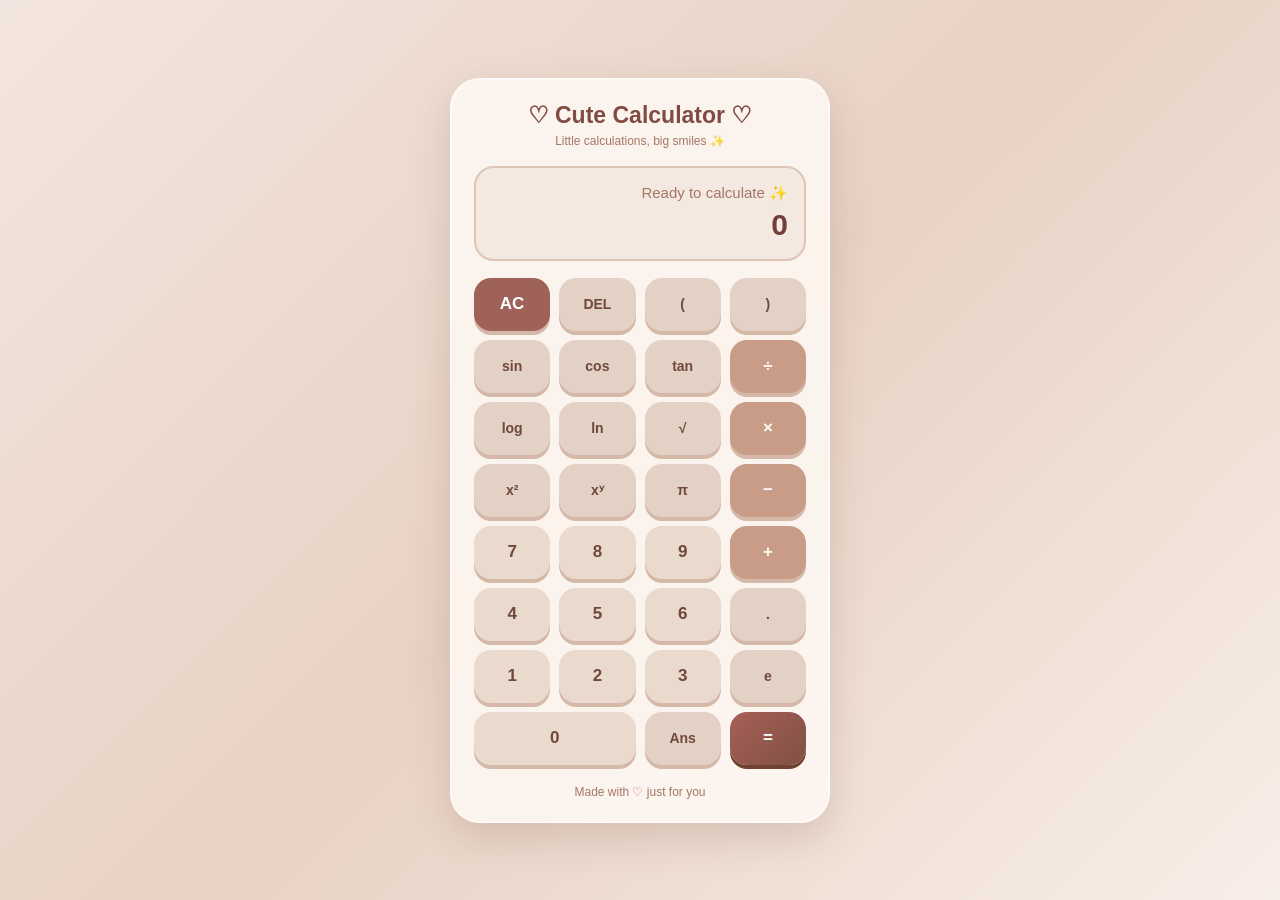
==== app/src/main/assets/index.html @ 0d5ad2cd "Add index.html for Cute Scientific Calculator" ====
<!DOCTYPE html>
<html lang="en">
<head>
<meta charset="UTF-8">
<meta name="viewport" content="width=device-width, initial-scale=1.0">
<title>Cute Scientific Calculator</title>

<style>
* {
    box-sizing: border-box;
    margin: 0;
    padding: 0;
}

body {
    min-height: 100vh;
    display: flex;
    justify-content: center;
    align-items: center;
    padding: 18px;
    font-family: "Trebuchet MS", Arial, sans-serif;
    background: linear-gradient(135deg, #f3e5df, #e8d2c4, #f8eee8);
}

.calculator {
    width: 100%;
    max-width: 380px;
    padding: 22px;
    border-radius: 30px;
    background: rgba(255,250,246,0.82);
    box-shadow: 0 15px 40px #70433130;
    border: 2px solid #fffaf6;
}

.header {
    text-align: center;
    margin-bottom: 18px;
    color: #804b43;
}

.header h2 {
    font-size: 23px;
    margin-bottom: 5px;
}

.header p {
    font-size: 12px;
    color: #a47764;
}

.display {
    background: #f4e9e1;
    border: 2px solid #dfc5b5;
    border-radius: 20px;
    padding: 16px;
    min-height: 95px;
    margin-bottom: 17px;
    text-align: right;
    overflow: hidden;
}

#expression {
    min-height: 24px;
    font-size: 15px;
    color: #a47764;
    overflow-wrap: anywhere;
}

#result {
    font-size: 30px;
    font-weight: bold;
    color: #713d36;
    overflow-wrap: anywhere;
}

.buttons {
    display: grid;
    grid-template-columns: repeat(4, 1fr);
    gap: 9px;
}

button {
    min-width: 0;
    height: 53px;
    border: none;
    border-radius: 17px;
    background: #ead9cd;
    color: #70483c;
    font-size: 17px;
    font-weight: bold;
    cursor: pointer;
    box-shadow: 0 4px 0 #d5b9a8;
    transition: transform .1s, filter .1s;
    -webkit-tap-highlight-color: transparent;
}

button:active {
    transform: translateY(3px);
    box-shadow: 0 1px 0 #d5b9a8;
    filter: brightness(.97);
}

button.function {
    background: #e2d1c4;
    color: #70483c;
    font-size: 14px;
}

button.operator {
    background: #c99c88;
    color: #fffaf6;
}

button.clear {
    background: #9e6258;
    color: #ffffff;
}

button.equal {
    background: linear-gradient(135deg, #a65f58, #805044);
    color: white;
    box-shadow: 0 4px 0 #704331;
}

button.zero {
    grid-column: span 2;
}

.footer {
    text-align: center;
    color: #a47764;
    font-size: 12px;
    margin-top: 20px;
}

@media (max-width: 350px) {
    .calculator { padding: 14px; }
    .buttons { gap: 7px; }
    button { height: 47px; font-size: 15px; }
}
</style>
</head>

<body>
<div class="calculator">
    <div class="header">
        <h2>♡ Cute Calculator ♡</h2>
        <p>Little calculations, big smiles ✨</p>
    </div>

    <div class="display">
        <div id="expression">Ready to calculate ✨</div>
        <div id="result">0</div>
    </div>

    <div class="buttons">
        <button class="clear" onclick="clearAll()">AC</button>
        <button class="function" onclick="del()">DEL</button>
        <button class="function" onclick="append('(')">(</button>
        <button class="function" onclick="append(')')">)</button>

        <button class="function" onclick="scientific('sin')">sin</button>
        <button class="function" onclick="scientific('cos')">cos</button>
        <button class="function" onclick="scientific('tan')">tan</button>
        <button class="operator" onclick="append('/')">÷</button>

        <button class="function" onclick="scientific('log')">log</button>
        <button class="function" onclick="scientific('ln')">ln</button>
        <button class="function" onclick="scientific('sqrt')">√</button>
        <button class="operator" onclick="append('*')">×</button>

        <button class="function" onclick="scientific('square')">x²</button>
        <button class="function" onclick="append('^')">xʸ</button>
        <button class="function" onclick="append('pi')">π</button>
        <button class="operator" onclick="append('-')">−</button>

        <button onclick="append('7')">7</button>
        <button onclick="append('8')">8</button>
        <button onclick="append('9')">9</button>
        <button class="operator" onclick="append('+')">+</button>

        <button onclick="append('4')">4</button>
        <button onclick="append('5')">5</button>
        <button onclick="append('6')">6</button>
        <button class="function" onclick="append('.')">.</button>

        <button onclick="append('1')">1</button>
        <button onclick="append('2')">2</button>
        <button onclick="append('3')">3</button>
        <button class="function" onclick="append('e')">e</button>

        <button class="zero" onclick="append('0')">0</button>
        <button class="function" onclick="append('Ans')">Ans</button>
        <button class="equal" onclick="calculate()">=</button>
    </div>

    <div class="footer">Made with ♡ just for you</div>
</div>

<script>
const expression = document.getElementById("expression");
const result = document.getElementById("result");

let input = "";
let answer = 0;
let justCalculated = false;

function update() {
    expression.textContent = input || "Ready to calculate ✨";
}

function append(value) {
    if (justCalculated && /[0-9.(]/.test(value)) {
        input = "";
    }
    justCalculated = false;
    input += value;
    update();
}

function clearAll() {
    input = "";
    result.textContent = "0";
    expression.textContent = "Ready to calculate ✨";
    justCalculated = false;
}

function del() {
    input = input.slice(0, -1);
    justCalculated = false;
    update();
}

function scientific(fn) {
    if (!input) return;
    const functions = {
        sin: "sin(",
        cos: "cos(",
        tan: "tan(",
        log: "log(",
        ln: "ln(",
        sqrt: "sqrt(",
        square: "^2"
    };
    if (fn === "square") {
        input = "(" + input + ")^2";
    } else {
        input = functions[fn] + input + ")";
    }
    justCalculated = false;
    update();
}

function calculate() {
    if (!input) return;

    try {
        let s = input
            .replace(/π/g, "pi")
            .replace(/\bpi\b/g, "Math.PI")
            .replace(/\be\b/g, "Math.E")
            .replace(/\bAns\b/g, "(" + answer + ")")
            .replace(/\^/g, "**")
            .replace(/\bsin\(/g, "Math.sin(Math.PI/180*")
            .replace(/\bcos\(/g, "Math.cos(Math.PI/180*")
            .replace(/\btan\(/g, "Math.tan(Math.PI/180*")
            .replace(/\bsqrt\(/g, "Math.sqrt(")
            .replace(/\blog\(/g, "Math.log10(")
            .replace(/\bln\(/g, "Math.log(");

        if (!/^[0-9+\-*/().,\sA-Za-z]*$/.test(s) ||
            /[A-Za-z]/.test(s.replace(
                /Math\.(PI|E|sin|cos|tan|sqrt|log10|log)/g, ""
            ))) {
            throw new Error("Invalid expression");
        }

        const value = Function('"use strict"; return (' + s + ')')();

        if (typeof value !== "number" || !Number.isFinite(value)) {
            throw new Error("Math error");
        }

        answer = value;
        expression.textContent = input + " =";
        result.textContent = Number(value.toPrecision(10)).toString();
        input = result.textContent;
        justCalculated = true;

    } catch (error) {
        result.textContent = "Oops! 💗";
        expression.textContent = "Check your expression";
        input = "";
        justCalculated = false;
    }
}

document.addEventListener("keydown", function(event) {
    if (/^[0-9().+\-*/]$/.test(event.key)) {
        append(event.key);
    } else if (event.key === "Enter" || event.key === "=") {
        calculate();
    } else if (event.key === "Backspace") {
        del();
    } else if (event.key === "Escape") {
        clearAll();
    } else if (event.key === "^") {
        append("^");
    }
});
</script>
</body>
</html>
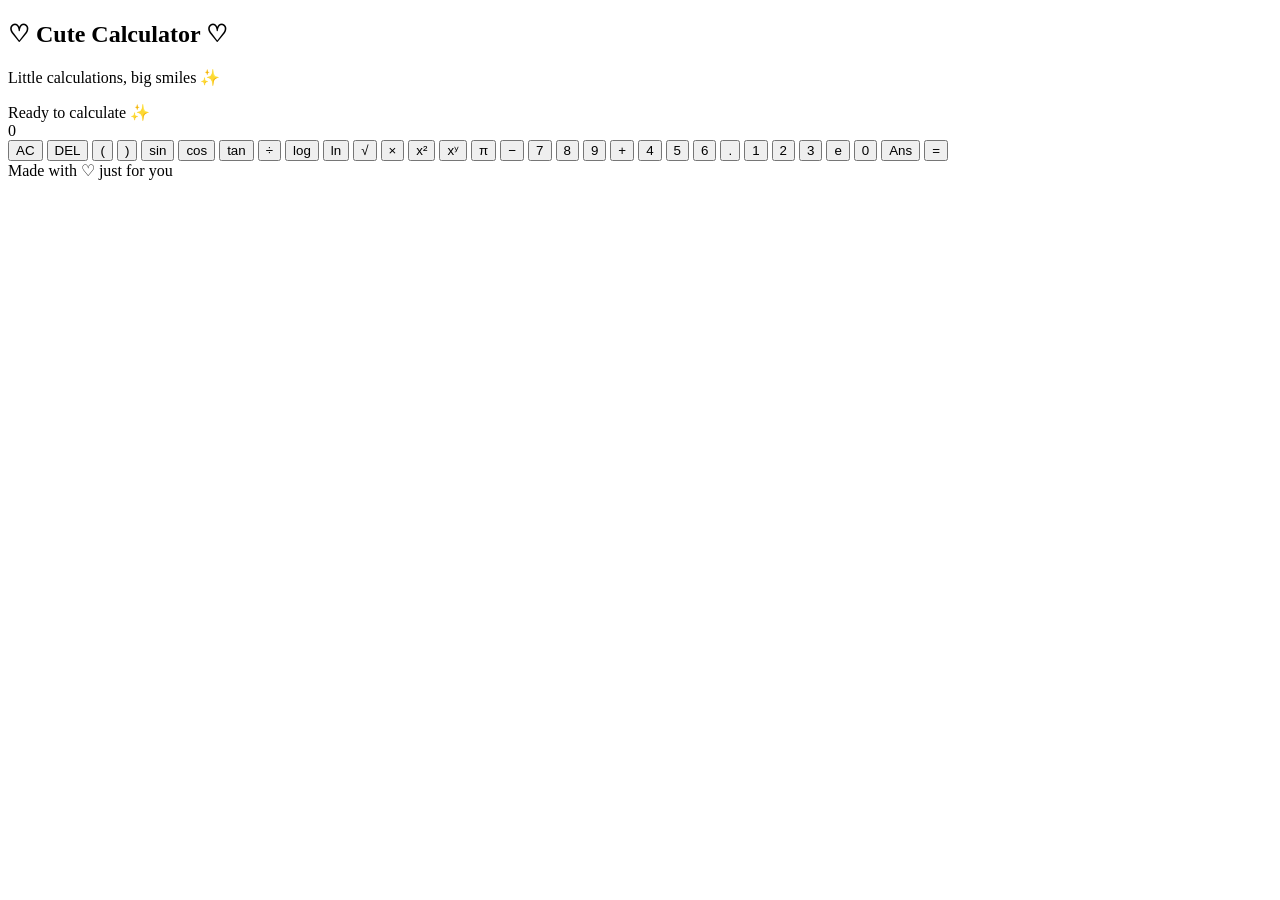
==== commit 3d6bc85e: "Refactor index.html to use external stylesheet Removed inline styles from index.html and linked to a" ====
--- a/app/src/main/assets/index.html
+++ b/app/src/main/assets/index.html
@@ -5,141 +5,7 @@
 <meta charset="UTF-8">
 <meta name="viewport" content="width=device-width, initial-scale=1.0">
 <title>Cute Scientific Calculator</title>
-
-<style>
-* {
-    box-sizing: border-box;
-    margin: 0;
-    padding: 0;
-}
-
-body {
-    min-height: 100vh;
-    display: flex;
-    justify-content: center;
-    align-items: center;
-    padding: 18px;
-    font-family: "Trebuchet MS", Arial, sans-serif;
-    background: linear-gradient(135deg, #f3e5df, #e8d2c4, #f8eee8);
-}
-
-.calculator {
-    width: 100%;
-    max-width: 380px;
-    padding: 22px;
-    border-radius: 30px;
-    background: rgba(255,250,246,0.82);
-    box-shadow: 0 15px 40px #70433130;
-    border: 2px solid #fffaf6;
-}
-
-.header {
-    text-align: center;
-    margin-bottom: 18px;
-    color: #804b43;
-}
-
-.header h2 {
-    font-size: 23px;
-    margin-bottom: 5px;
-}
-
-.header p {
-    font-size: 12px;
-    color: #a47764;
-}
-
-.display {
-    background: #f4e9e1;
-    border: 2px solid #dfc5b5;
-    border-radius: 20px;
-    padding: 16px;
-    min-height: 95px;
-    margin-bottom: 17px;
-    text-align: right;
-    overflow: hidden;
-}
-
-#expression {
-    min-height: 24px;
-    font-size: 15px;
-    color: #a47764;
-    overflow-wrap: anywhere;
-}
-
-#result {
-    font-size: 30px;
-    font-weight: bold;
-    color: #713d36;
-    overflow-wrap: anywhere;
-}
-
-.buttons {
-    display: grid;
-    grid-template-columns: repeat(4, 1fr);
-    gap: 9px;
-}
-
-button {
-    min-width: 0;
-    height: 53px;
-    border: none;
-    border-radius: 17px;
-    background: #ead9cd;
-    color: #70483c;
-    font-size: 17px;
-    font-weight: bold;
-    cursor: pointer;
-    box-shadow: 0 4px 0 #d5b9a8;
-    transition: transform .1s, filter .1s;
-    -webkit-tap-highlight-color: transparent;
-}
-
-button:active {
-    transform: translateY(3px);
-    box-shadow: 0 1px 0 #d5b9a8;
-    filter: brightness(.97);
-}
-
-button.function {
-    background: #e2d1c4;
-    color: #70483c;
-    font-size: 14px;
-}
-
-button.operator {
-    background: #c99c88;
-    color: #fffaf6;
-}
-
-button.clear {
-    background: #9e6258;
-    color: #ffffff;
-}
-
-button.equal {
-    background: linear-gradient(135deg, #a65f58, #805044);
-    color: white;
-    box-shadow: 0 4px 0 #704331;
-}
-
-button.zero {
-    grid-column: span 2;
-}
-
-.footer {
-    text-align: center;
-    color: #a47764;
-    font-size: 12px;
-    margin-top: 20px;
-}
-
-@media (max-width: 350px) {
-    .calculator { padding: 14px; }
-    .buttons { gap: 7px; }
-    button { height: 47px; font-size: 15px; }
-}
-</style>
+<link rel="stylesheet" href="styles.css">
 </head>
 
 <body>
